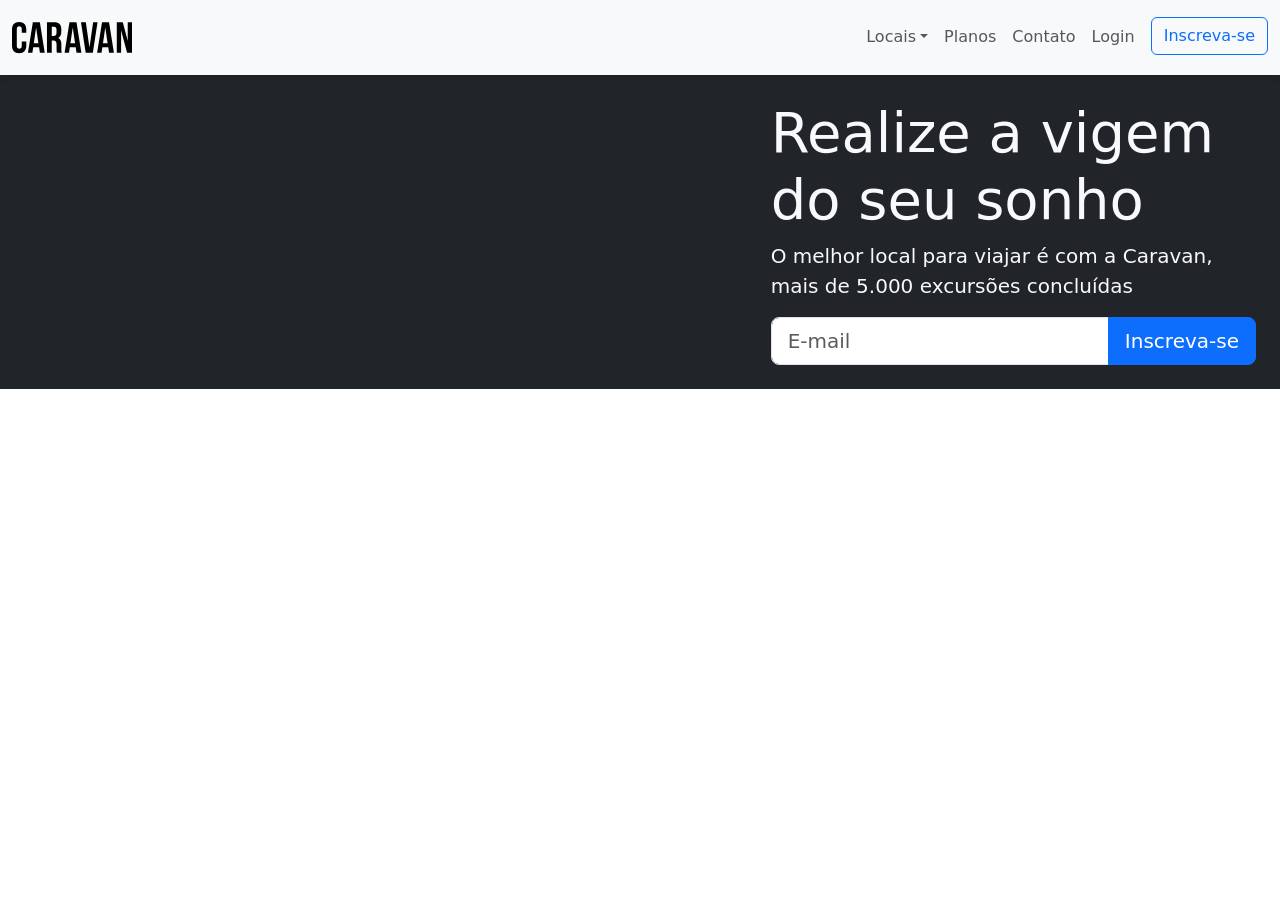
==== index.html @ 0637cea8 "criação do formulário" ====
<!DOCTYPE html>
<html lang="pt-br">
<head>
  <meta charset="UTF-8">
  <meta name="viewport" content="width=device-width, initial-scale=1.0">
  <title>Bootstrap</title>
  <link href="https://cdn.jsdelivr.net/npm/bootstrap@5.3.8/dist/css/bootstrap.min.css" rel="stylesheet" integrity="sha384-sRIl4kxILFvY47J16cr9ZwB07vP4J8+LH7qKQnuqkuIAvNWLzeN8tE5YBujZqJLB" crossorigin="anonymous">
  <link rel="stylesheet" href="css/style.css">
</head>
<body>
  <!-- Navbar -->
  <nav class="navbar bg-light navbar-expand-md fixed-top py-3 box-shadow">
    <div class="container-fluid">
      <!-- Navbar Logo -->
      <a href="index.html" class="navbar-brand">
        <img src="./img/caravan.svg" alt="Caravan">
      </a>

      <!-- Navbar Hamburguer Button -->
      <button class="navbar-toggler" type="button" data-bs-toggle="collapse" data-bs-target="#navbarSupportedContent" aria-controls="navbarSupportedContent" aria-expanded="false" aria-label="Toggle navigation">
        <span class="navbar-toggler-icon"></span>
      </button>

      <!-- Navbar Collapsed Itens -->
      <div class="collapse navbar-collapse" id="navbarSupportedContent">

        <!-- Navbar Items List-->
        <ul class="navbar-nav ms-auto">
          <!-- Navbar Item - Dropdown -->
          <li class="nav-item dropdown">
            <!-- Dropdown Button -->
            <a href="#" class="nav-link dropdown-toggle" id="navbarDropdown" role="button" data-bs-toggle="dropdown" aria-haspopup="true" aria-expanded="false">Locais</a>
            <!-- Dropdown Items List -->
            <div class="dropdown-menu" aria-labelledby="navbarDropdown">
              <a href="local.html" class="dropdown-item">California</a>
              <a href="local.html" class="dropdown-item">Paris</a>
              <a href="local.html" class="dropdown-item">Dublin</a>
            </div>
          </li>
          <!-- Navbar Item -->
          <li class="nav-item">
            <a href="planos.html" class="nav-link">Planos</a>
          </li>
          <li class="nav-item">
            <a href="contato.html" class="nav-link">Contato</a>
          </li>
          <li class="nav-item">
            <a href="#" class="nav-link">Login</a>
          </li>
          <li class="nav-item">
            <a href="inscricao.html" class="btn btn-outline-primary ms-md-2">Inscreva-se</a>
          </li>
        </ul>
      </div>

    </div>
  </nav>

  <!-- Container Fluid (Responsive) -->
  <section class="container-fluid">
    <!-- Row -->
    <div class="row bg-dark text-light">
      <!-- Col Carousel -->
      <div class="col-7">
      </div>
      <!-- Col Form -->
      <div class="col-lg-5 p-4">
        <!-- Title and Text / Using Typography -->
        <h1 class="display-4">Realize a vigem do seu sonho</h1>
        <p class="lead">O melhor local para viajar é com a Caravan, mais de 5.000 excursões concluídas</p>
        <!-- Form -->
        <form action="">
          <!-- Input Group (Input + Button)-->
          <div class="input-group input-group-lg">
            <!-- Input -->
            <input type="email" class="form-control" placeholder="E-mail" aria-label="E-mail" aria-describedby="basic-addon2">
            <!-- Button -->
            <button type="button" class="input-group-text btn btn-primary">Inscreva-se</button>
          </div>
        </form>
      </div>
    </div>
  </section>

  <script src="https://cdn.jsdelivr.net/npm/bootstrap@5.3.8/dist/js/bootstrap.bundle.min.js" integrity="sha384-FKyoEForCGlyvwx9Hj09JcYn3nv7wiPVlz7YYwJrWVcXK/BmnVDxM+D2scQbITxI" crossorigin="anonymous"></script>
  <script src="scrip.js"></script>
</body>
</html>
---- css/style.css ----
body {
  padding-top: 75px;
}
.box-shadow {
  box-shadow: 0px 2px 4px 0px rgba(0, 0, 0, .05),
              0px 4px 8px 0px rgba(0, 0, 0, .05);
}
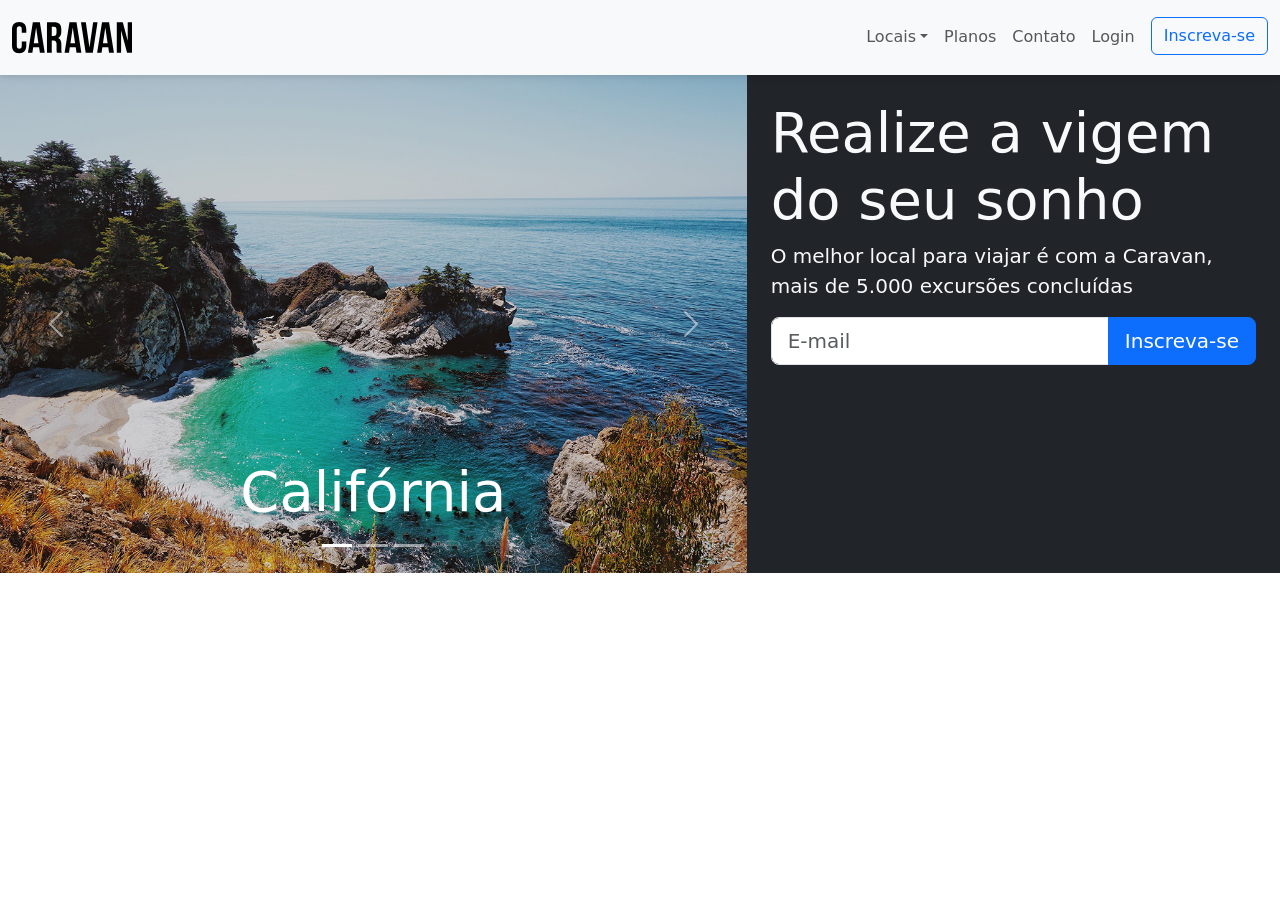
==== commit 2ff8ac47: "criação do carousel" ====
--- a/index.html
+++ b/index.html
@@ -61,7 +61,46 @@
     <!-- Row -->
     <div class="row bg-dark text-light">
       <!-- Col Carousel -->
-      <div class="col-7">
+      <div class="col-lg-7 p-0">
+        <!-- Carousel -->
+        <div id="carouselCidades" class="carousel slide">
+          <!-- Carousel Indicators -->
+          <div class="carousel-indicators">
+            <button type="button" data-bs-target="#carouselCidades" data-bs-slide-to="0" class="active" aria-current="true" aria-label="Slide 1"></button>
+            <button type="button" data-bs-target="#carouselCidades" data-bs-slide-to="1" aria-label="Slide 2"></button>
+            <button type="button" data-bs-target="#carouselCidades" data-bs-slide-to="2" aria-label="Slide 3"></button>
+          </div>
+          <!-- Carousel Content -->
+          <div class="carousel-inner">
+            <div class="carousel-item active">
+              <img src="img/california.jpg" class="d-block w-100" alt="Califórnia">
+              <div class="carousel-caption">
+                <h5 class="display-4">Califórnia</h5>
+              </div>
+            </div>
+            <div class="carousel-item">
+              <img src="img/paris.jpg" class="d-block w-100" alt="Paris">
+              <div class="carousel-caption">
+                <h5 class="display-4">Paris</h5>
+              </div>
+            </div>
+            <div class="carousel-item">
+              <img src="img/dublin.jpg" class="d-block w-100" alt="Dublin">
+              <div class="carousel-caption">
+                <h5 class="display-4">Dublin</h5>
+              </div>
+            </div>
+          </div>
+          <!-- Carousel Controls -->
+          <button class="carousel-control-prev" type="button" data-bs-target="#carouselCidades" data-bs-slide="prev">
+            <span class="carousel-control-prev-icon" aria-hidden="true"></span>
+            <span class="visually-hidden">Anterior</span>
+          </button>
+          <button class="carousel-control-next" type="button" data-bs-target="#carouselCidades" data-bs-slide="next">
+            <span class="carousel-control-next-icon" aria-hidden="true"></span>
+            <span class="visually-hidden">Próximo</span>
+          </button>
+        </div>
       </div>
       <!-- Col Form -->
       <div class="col-lg-5 p-4">
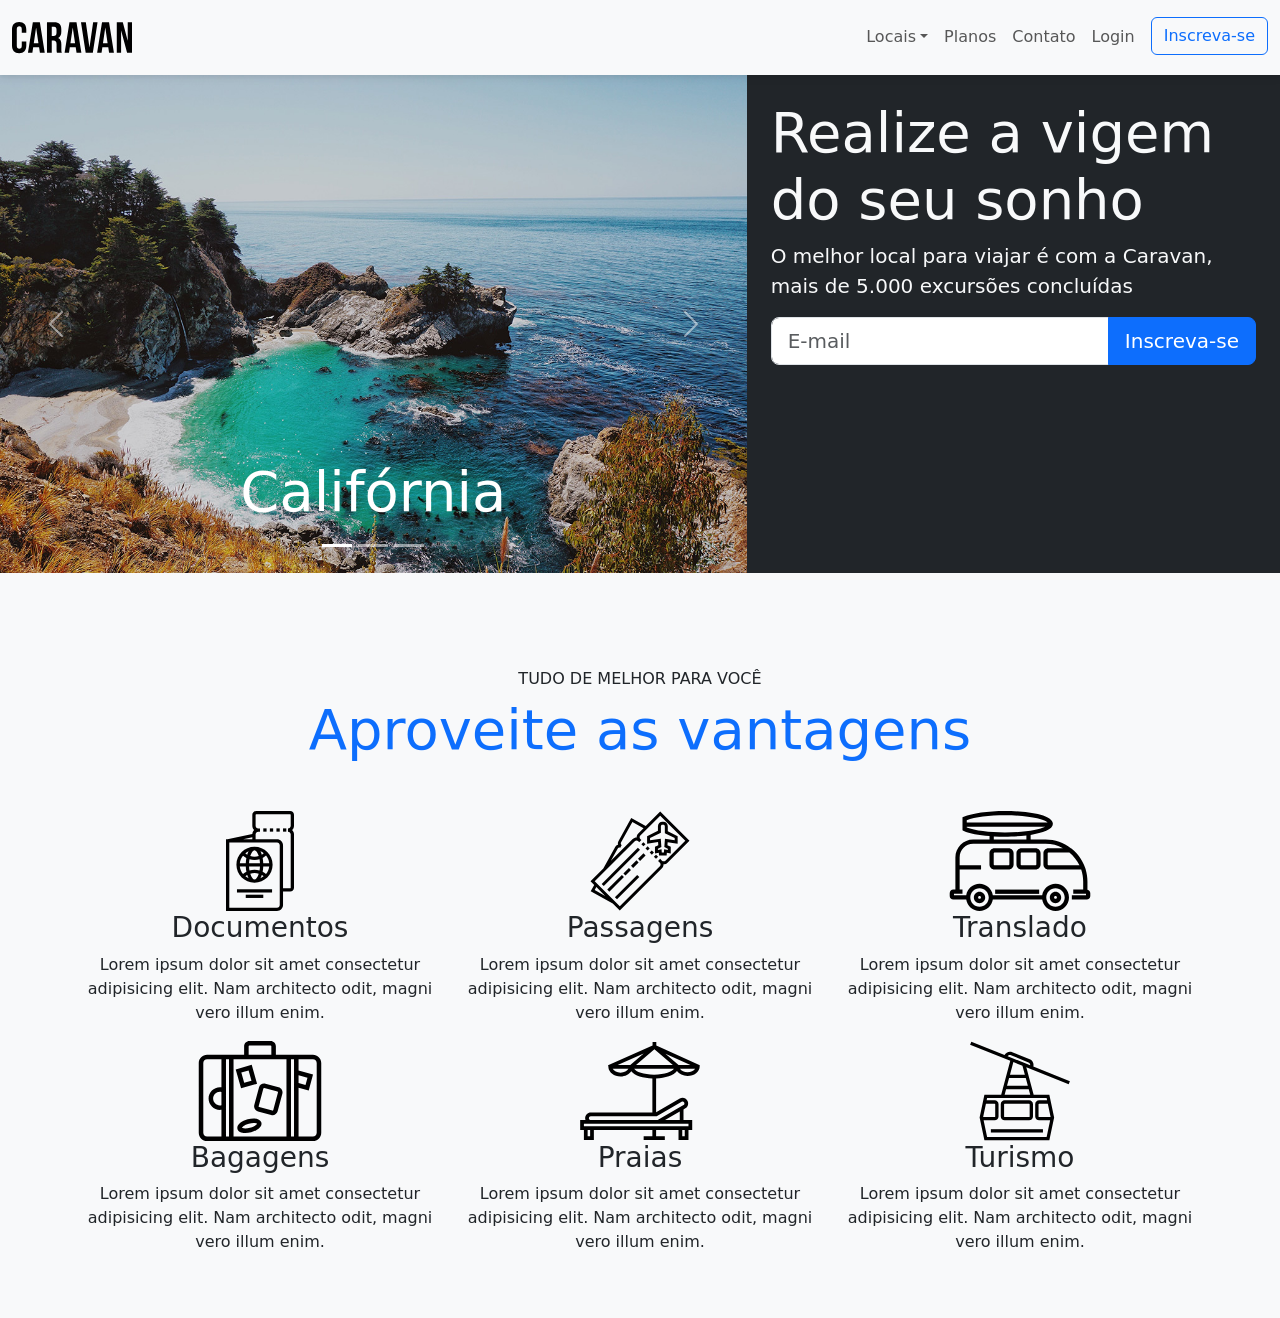
==== commit 25e4cb81: "criação da segunda section" ====
--- a/index.html
+++ b/index.html
@@ -121,6 +121,64 @@
     </div>
   </section>
 
+  <!-- Container -->
+  <section class="py-5 bg-light">
+    <!-- Container Fixed Width -->
+    <div class="container text-center">
+      <div class="my-5">
+        <span class="h6 d-block">TUDO DE MELHOR PARA VOCÊ</span>
+        <h2 class="display-4 text-primary">Aproveite as vantagens</h2>
+      </div>
+      <!-- Row -->
+      <div class="row">
+        <!-- Row Item -->
+        <div class="col-xl-4 col-md-6">
+          <!-- Row Item Alignment -->
+          <div style="height: 100px;" class="d-flex justify-content-center">
+            <img src="./img/icones/passaporte.svg" alt="Passaporte">
+          </div>
+          <h3>Documentos</h3>
+          <p>Lorem ipsum dolor sit amet consectetur adipisicing elit. Nam architecto odit, magni vero illum enim.</p>
+        </div>
+        <div class="col-xl-4 col-md-6">
+          <div style="height: 100px;" class="d-flex justify-content-center">
+            <img src="./img/icones/passagens.svg" alt="Passaporte">
+          </div>
+          <h3>Passagens</h3>
+          <p>Lorem ipsum dolor sit amet consectetur adipisicing elit. Nam architecto odit, magni vero illum enim.</p>
+        </div>
+        <div class="col-xl-4 col-md-6">
+          <div style="height: 100px;" class="d-flex justify-content-center">
+            <img src="./img/icones/translado.svg" alt="Passaporte">
+          </div>
+          <h3>Translado</h3>
+          <p>Lorem ipsum dolor sit amet consectetur adipisicing elit. Nam architecto odit, magni vero illum enim.</p>
+        </div>
+        <div class="col-xl-4 col-md-6">
+          <div style="height: 100px;" class="d-flex justify-content-center">
+            <img src="./img/icones/bagagens.svg" alt="Bagagens">
+          </div>
+          <h3>Bagagens</h3>
+          <p>Lorem ipsum dolor sit amet consectetur adipisicing elit. Nam architecto odit, magni vero illum enim.</p>
+        </div>
+        <div class="col-xl-4 col-md-6">
+          <div style="height: 100px;" class="d-flex justify-content-center">
+            <img src="./img/icones/praias.svg" alt="Praias">
+          </div>
+          <h3>Praias</h3>
+          <p>Lorem ipsum dolor sit amet consectetur adipisicing elit. Nam architecto odit, magni vero illum enim.</p>
+        </div>
+        <div class="col-xl-4 col-md-6">
+          <div style="height: 100px;" class="d-flex justify-content-center">
+            <img src="./img/icones/turismo.svg" alt="Turismo">
+          </div>
+          <h3>Turismo</h3>
+          <p>Lorem ipsum dolor sit amet consectetur adipisicing elit. Nam architecto odit, magni vero illum enim.</p>
+        </div>
+      </div>
+    </div>
+  </section>
+
   <script src="https://cdn.jsdelivr.net/npm/bootstrap@5.3.8/dist/js/bootstrap.bundle.min.js" integrity="sha384-FKyoEForCGlyvwx9Hj09JcYn3nv7wiPVlz7YYwJrWVcXK/BmnVDxM+D2scQbITxI" crossorigin="anonymous"></script>
   <script src="scrip.js"></script>
 </body>
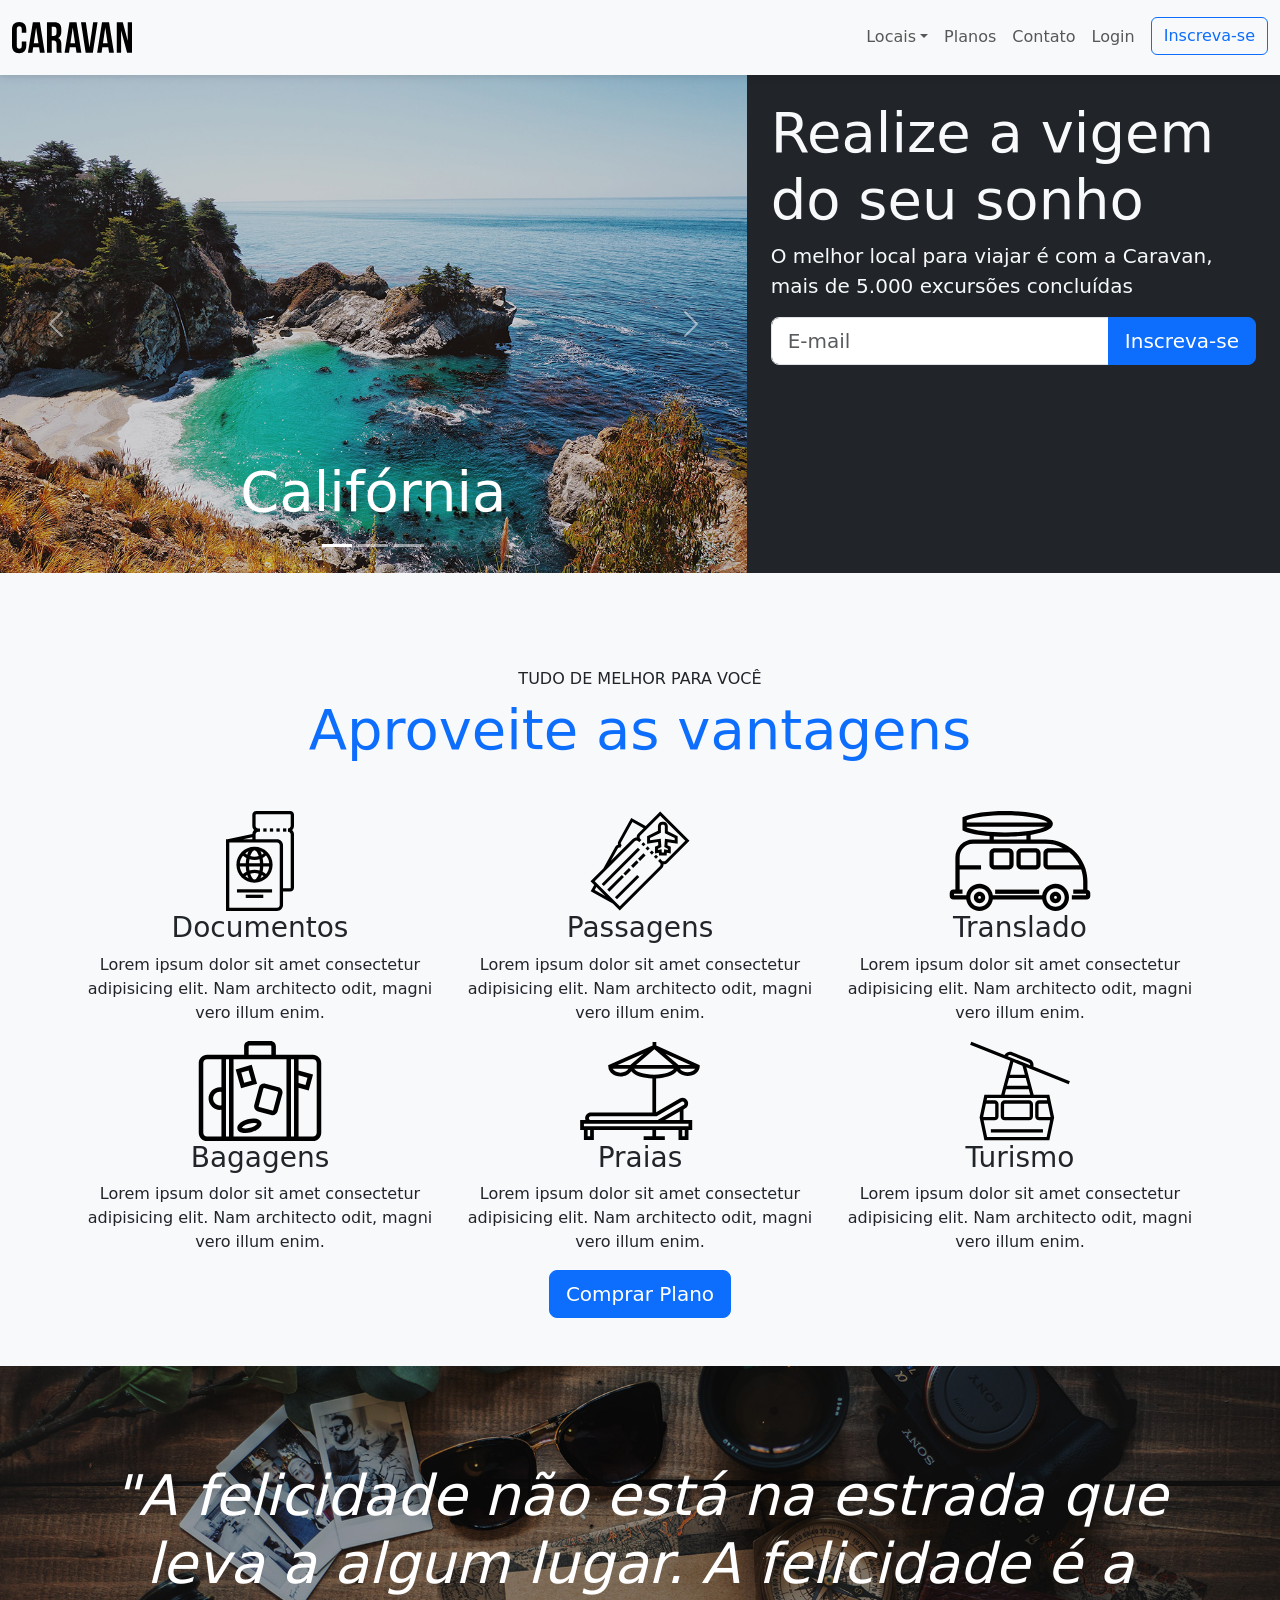
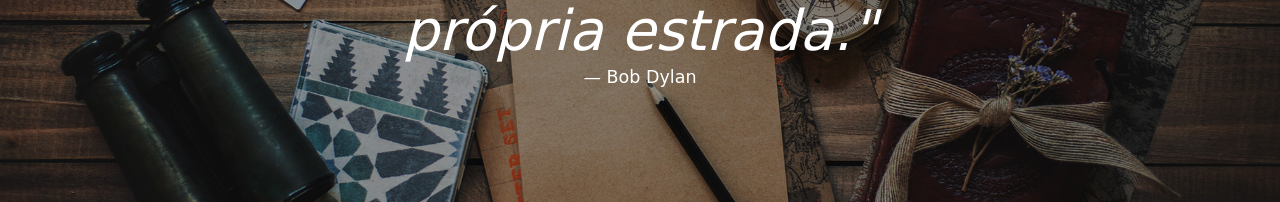
==== commit e719f02a: "criação do blockquote" ====
--- a/index.html
+++ b/index.html
@@ -176,7 +176,20 @@
           <p>Lorem ipsum dolor sit amet consectetur adipisicing elit. Nam architecto odit, magni vero illum enim.</p>
         </div>
       </div>
+      <a href="planos.html" class="btn btn-primary btn-lg">Comprar Plano</a>
     </div>
+  </section>
+
+  <!-- Section Blockquote -->
+  <section id="home-quote" class="p-md-5">
+    <!-- Blockquote -->
+    <blockquote class="blockquote text-center text-white p-md-5 p-3">
+      <p class="display-4">
+        <em>"A felicidade não está na estrada que leva a algum lugar. A felicidade é a própria estrada."</em>
+      </p>
+      <!-- Blockquote Footer -->
+      <footer class="blockquote-footer text-white">Bob Dylan</footer>
+    </blockquote>
   </section>
 
   <script src="https://cdn.jsdelivr.net/npm/bootstrap@5.3.8/dist/js/bootstrap.bundle.min.js" integrity="sha384-FKyoEForCGlyvwx9Hj09JcYn3nv7wiPVlz7YYwJrWVcXK/BmnVDxM+D2scQbITxI" crossorigin="anonymous"></script>
--- a/css/style.css
+++ b/css/style.css
@@ -1,7 +1,27 @@
 body {
   padding-top: 75px;
 }
+
 .box-shadow {
   box-shadow: 0px 2px 4px 0px rgba(0, 0, 0, .05),
               0px 4px 8px 0px rgba(0, 0, 0, .05);
+}
+
+#home-quote {
+  background: url('../img/bg-quote.jpg')center center;
+  background-size: cover;
+}
+
+@media (max-width: 767px) {
+  #home-quote .display-4 {
+    font-size: 2.5rem
+  }
+
+  body {
+    padding: 0px;
+  }
+
+  .fixed-top{
+    position: relative;
+  }
 }
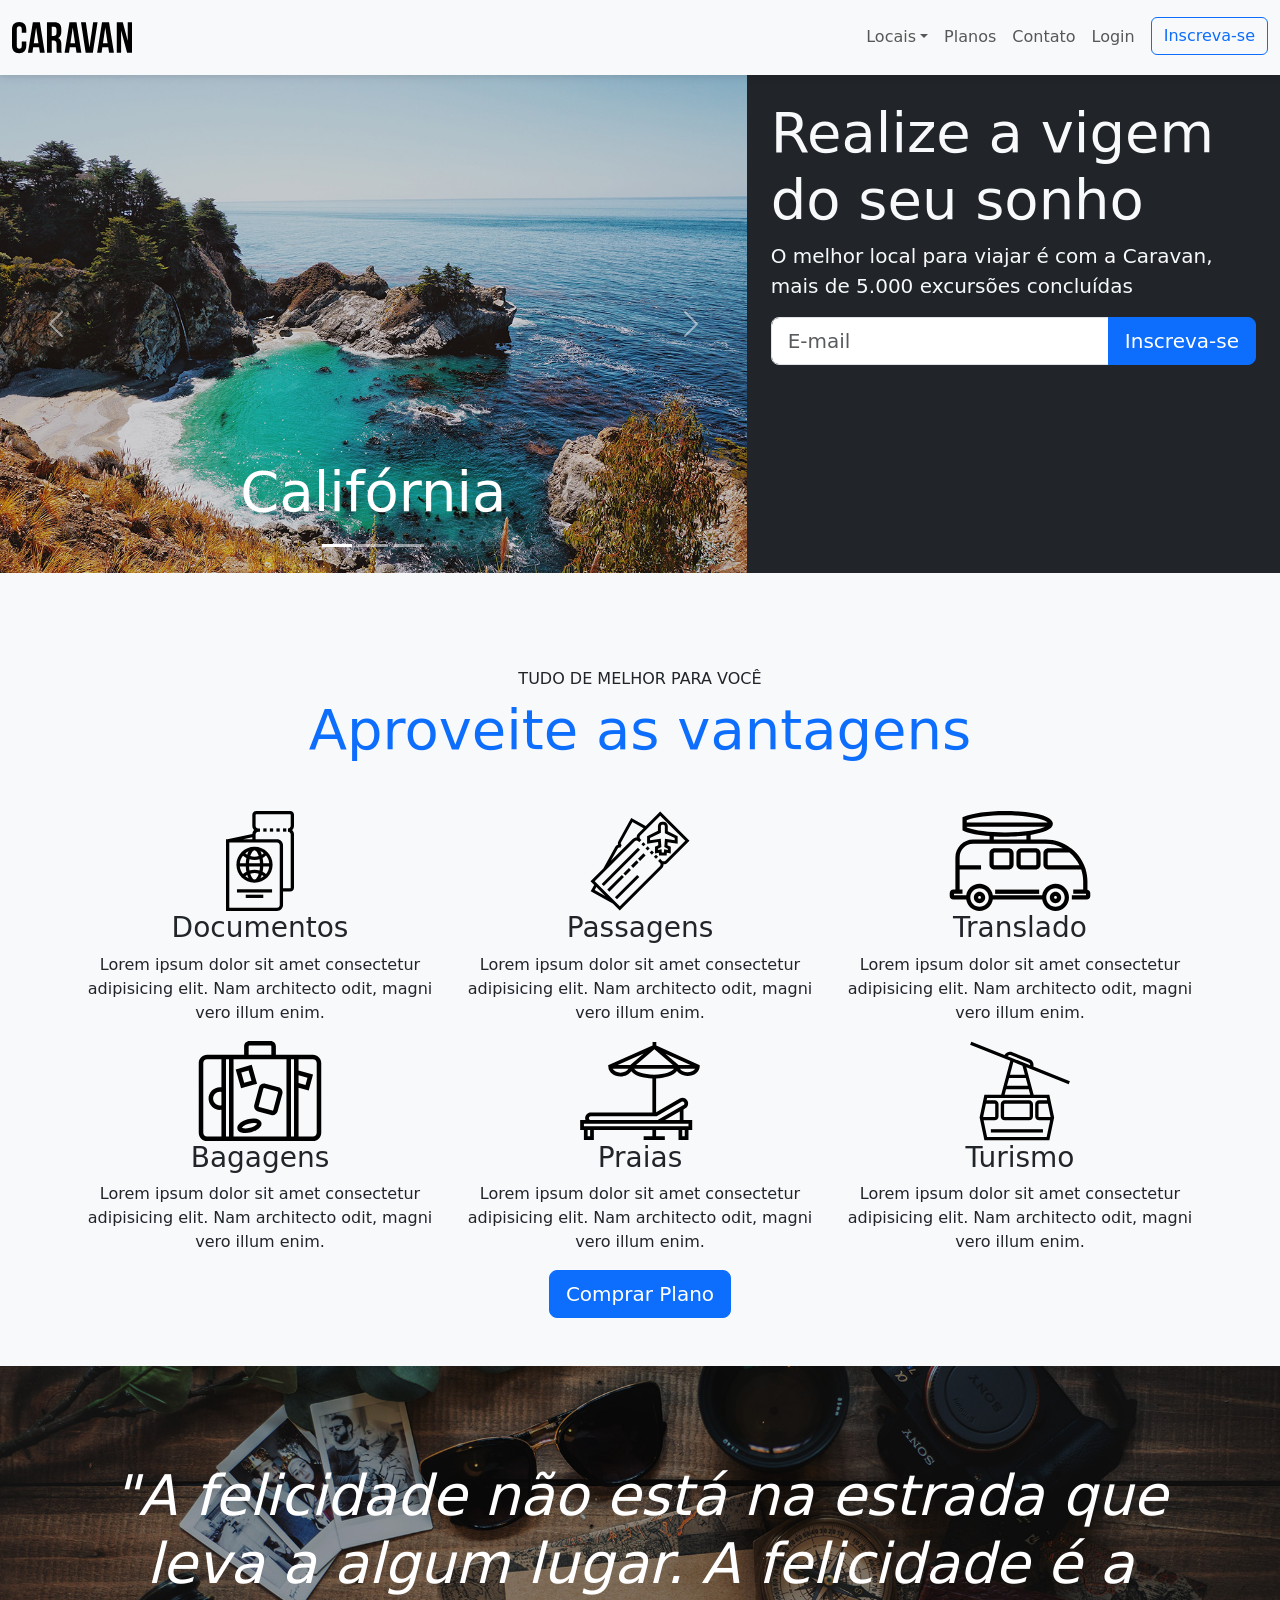
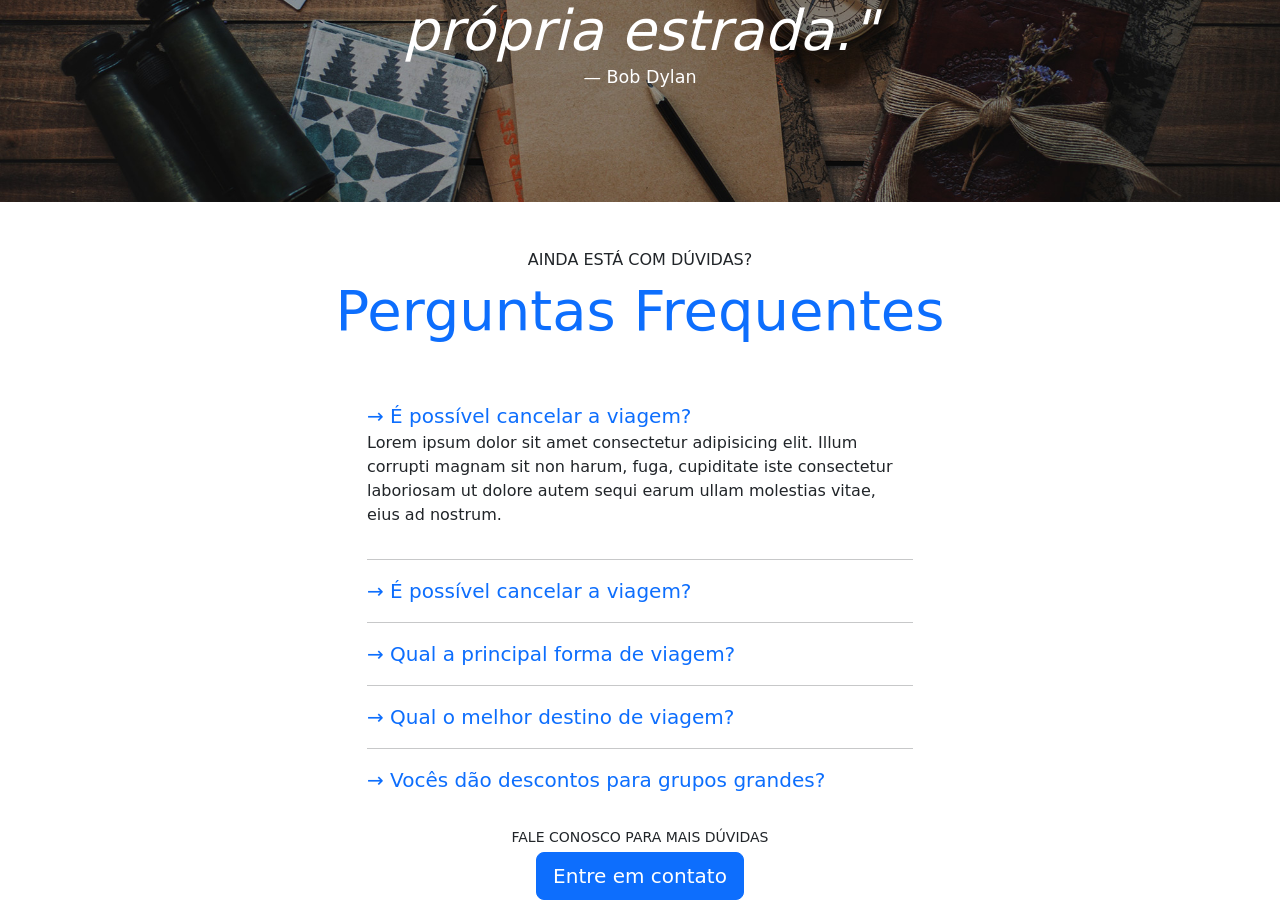
==== commit fe4236af: "criação do FAQ" ====
--- a/index.html
+++ b/index.html
@@ -192,6 +192,66 @@
     </blockquote>
   </section>
 
+  <!-- Section FAQ-->
+  <section id="perguntasFrequentesContainer">
+    <div class="container">
+      <!-- Section Title-->
+      <div class="my-5 text-center">
+        <span class="h6 d-block">AINDA ESTÁ COM DÚVIDAS?</span>
+        <h2 class="display-4 text-primary">Perguntas Frequentes</h2>
+      </div>
+      <!-- Row -->
+      <div class="row justify-content-center">
+        <!-- Accordion Container-->
+        <div class="col-md-6 col-8" id="perguntasFrequentes" data-children=".pergunta">
+          <!-- Question -->
+          <div class="pergunta py-2">
+            <!-- Question Button -->
+            <a href="#pergunta1" class="lead link-underline link-underline-opacity-0" data-bs-toggle="collapse" href="#pergunta1" role="button" aria-expanded="false" aria-controls="pergunta1">→ É possível cancelar a viagem?</a>
+            <!-- Question Answer -->
+            <div id="pergunta1" class="collapse show" role="tabpanel" data-bs-parent="#perguntasFrequentes">
+              <p>Lorem ipsum dolor sit amet consectetur adipisicing elit. Illum corrupti magnam sit non harum, fuga, cupiditate iste consectetur laboriosam ut dolore autem sequi earum ullam molestias vitae, eius ad nostrum.</p>
+            </div>
+          </div>
+          <!-- Divider -->
+          <hr class="hr" />
+          <div class="pergunta py-2">
+            <a href="#pergunta2" class="lead link-underline link-underline-opacity-0" data-bs-toggle="collapse" href="#pergunta2" role="button" aria-expanded="false" aria-controls="pergunta2">→ É possível cancelar a viagem?</a>
+            <div id="pergunta2" class="collapse" role="tabpanel" data-bs-parent="#perguntasFrequentes">
+              <p>Lorem ipsum dolor sit amet consectetur adipisicing elit. Illum corrupti magnam sit non harum, fuga, cupiditate iste consectetur laboriosam ut dolore autem sequi earum ullam molestias vitae, eius ad nostrum.</p>
+            </div>
+          </div>
+          <hr class="hr" />
+          <div class="pergunta py-2">
+            <a href="#pergunta3" class="lead link-underline link-underline-opacity-0" data-bs-toggle="collapse" href="#pergunta3" role="button" aria-expanded="false" aria-controls="pergunta3">→ Qual a principal forma de viagem?</a>
+            <div id="pergunta3" class="collapse" role="tabpanel" data-bs-parent="#perguntasFrequentes">
+              <p>Lorem ipsum dolor sit amet consectetur adipisicing elit. Illum corrupti magnam sit non harum, fuga, cupiditate iste consectetur laboriosam ut dolore autem sequi earum ullam molestias vitae, eius ad nostrum.</p>
+            </div>
+          </div>
+          <hr class="hr" />
+          <div class="pergunta py-2">
+            <a href="#pergunta4" class="lead link-underline link-underline-opacity-0" data-bs-toggle="collapse" href="#pergunta4" role="button" aria-expanded="false" aria-controls="pergunta4" data-bs-target="#pergunta4">→ Qual o melhor destino de viagem?</a>
+            <div id="pergunta4" class="collapse" role="tabpanel" data-bs-parent="#perguntasFrequentes">
+              <p>Lorem ipsum dolor sit amet consectetur adipisicing elit. Illum corrupti magnam sit non harum, fuga, cupiditate iste consectetur laboriosam ut dolore autem sequi earum ullam molestias vitae, eius ad nostrum.</p>
+            </div>
+          </div>
+          <hr class="hr" />
+          <div class="pergunta py-2" data-bs-parent="#perguntasFrequentes">
+            <a href="#pergunta5" class="lead link-underline link-underline-opacity-0" data-bs-toggle="collapse" href="#pergunta5" role="button" aria-expanded="false" aria-controls="pergunta5">→ Vocês dão descontos para grupos grandes?</a>
+            <div id="pergunta5" class="collapse" role="tabpanel" data-bs-parent="#perguntasFrequentes">
+              <p>Lorem ipsum dolor sit amet consectetur adipisicing elit. Illum corrupti magnam sit non harum, fuga, cupiditate iste consectetur laboriosam ut dolore autem sequi earum ullam molestias vitae, eius ad nostrum.</p>
+            </div>
+          </div>
+        </div>
+      </div>
+    </div>
+    <!-- Button -->
+    <div class="text-center my-4">
+      <p class="small m-1">FALE CONOSCO PARA MAIS DÚVIDAS</p>
+      <a href="contato.html" class="btn btn-primary btn-lg">Entre em contato</a>
+    </div>
+  </section>
+
   <script src="https://cdn.jsdelivr.net/npm/bootstrap@5.3.8/dist/js/bootstrap.bundle.min.js" integrity="sha384-FKyoEForCGlyvwx9Hj09JcYn3nv7wiPVlz7YYwJrWVcXK/BmnVDxM+D2scQbITxI" crossorigin="anonymous"></script>
   <script src="scrip.js"></script>
 </body>
--- a/css/style.css
+++ b/css/style.css
@@ -10,6 +10,10 @@
 #home-quote {
   background: url('../img/bg-quote.jpg')center center;
   background-size: cover;
+}
+
+#perguntasFrequentesContainer .hr {
+  margin: .5rem 0;
 }
 
 @media (max-width: 767px) {
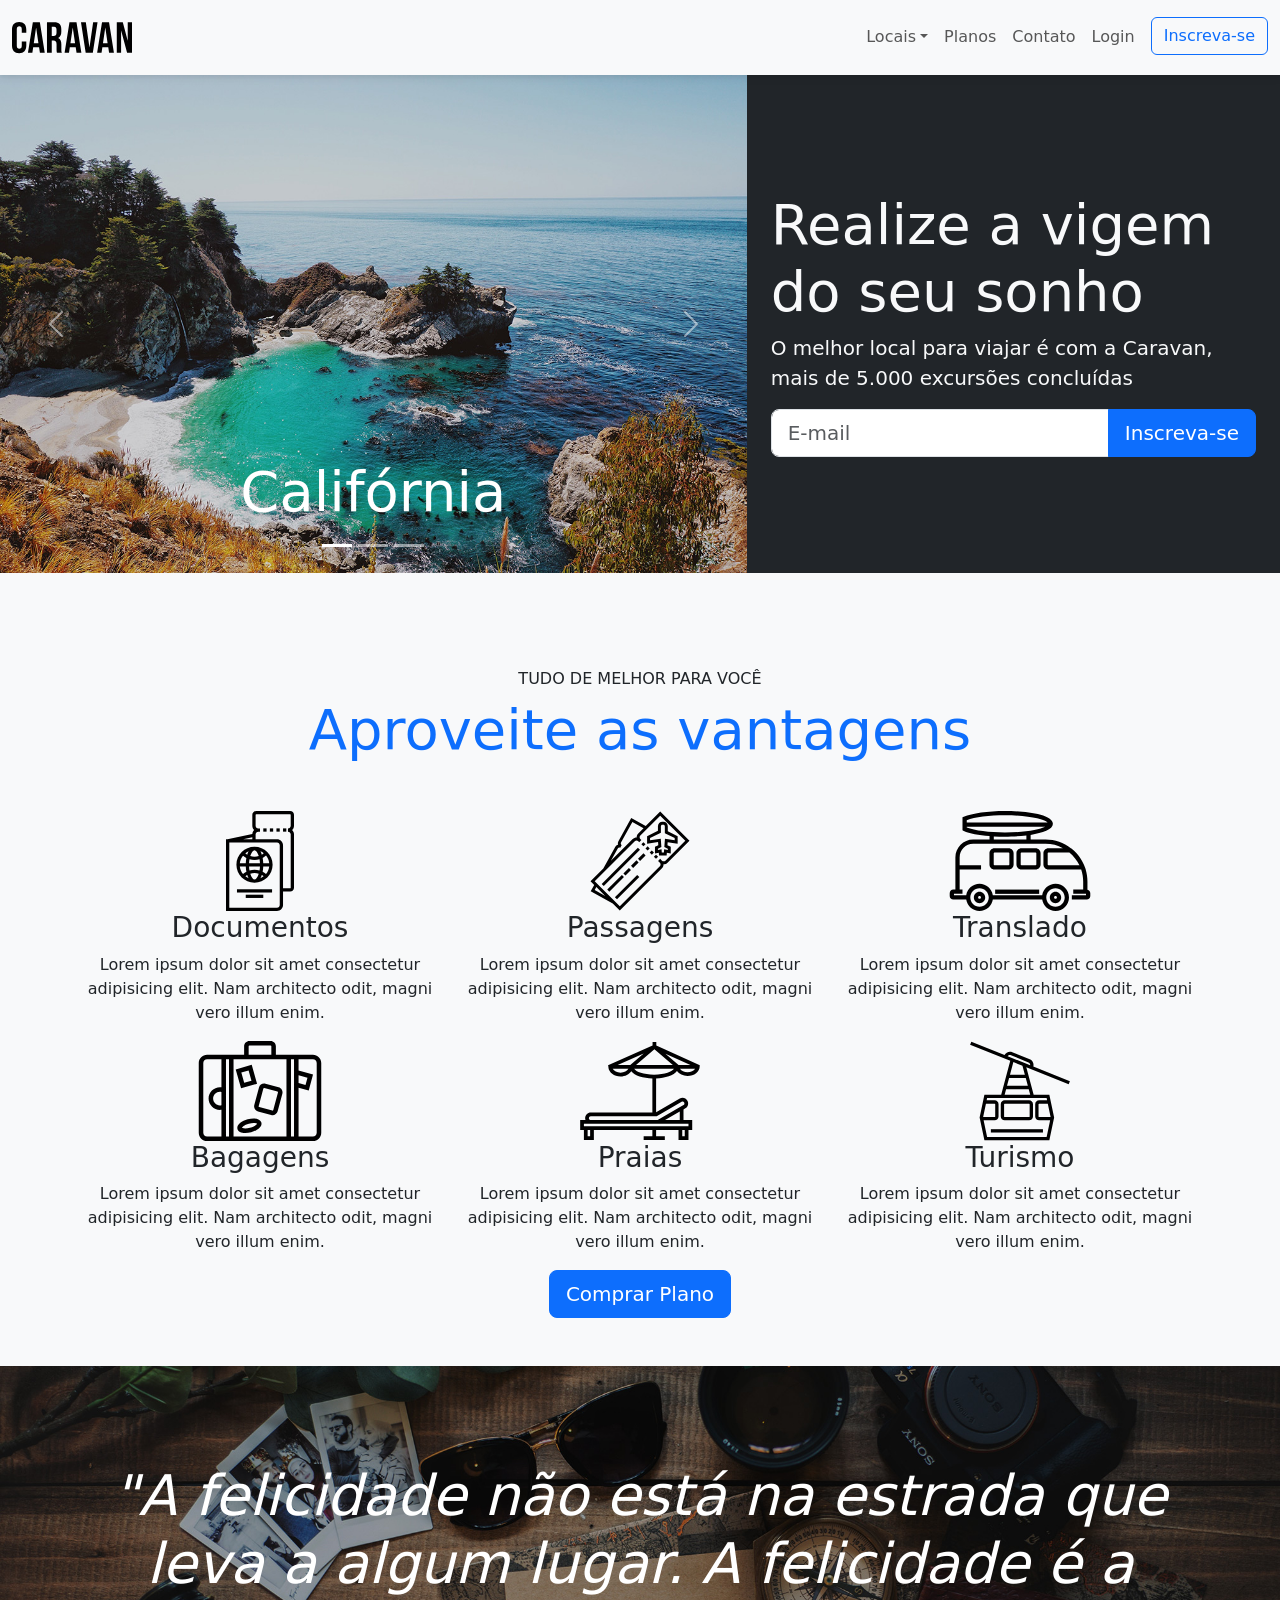
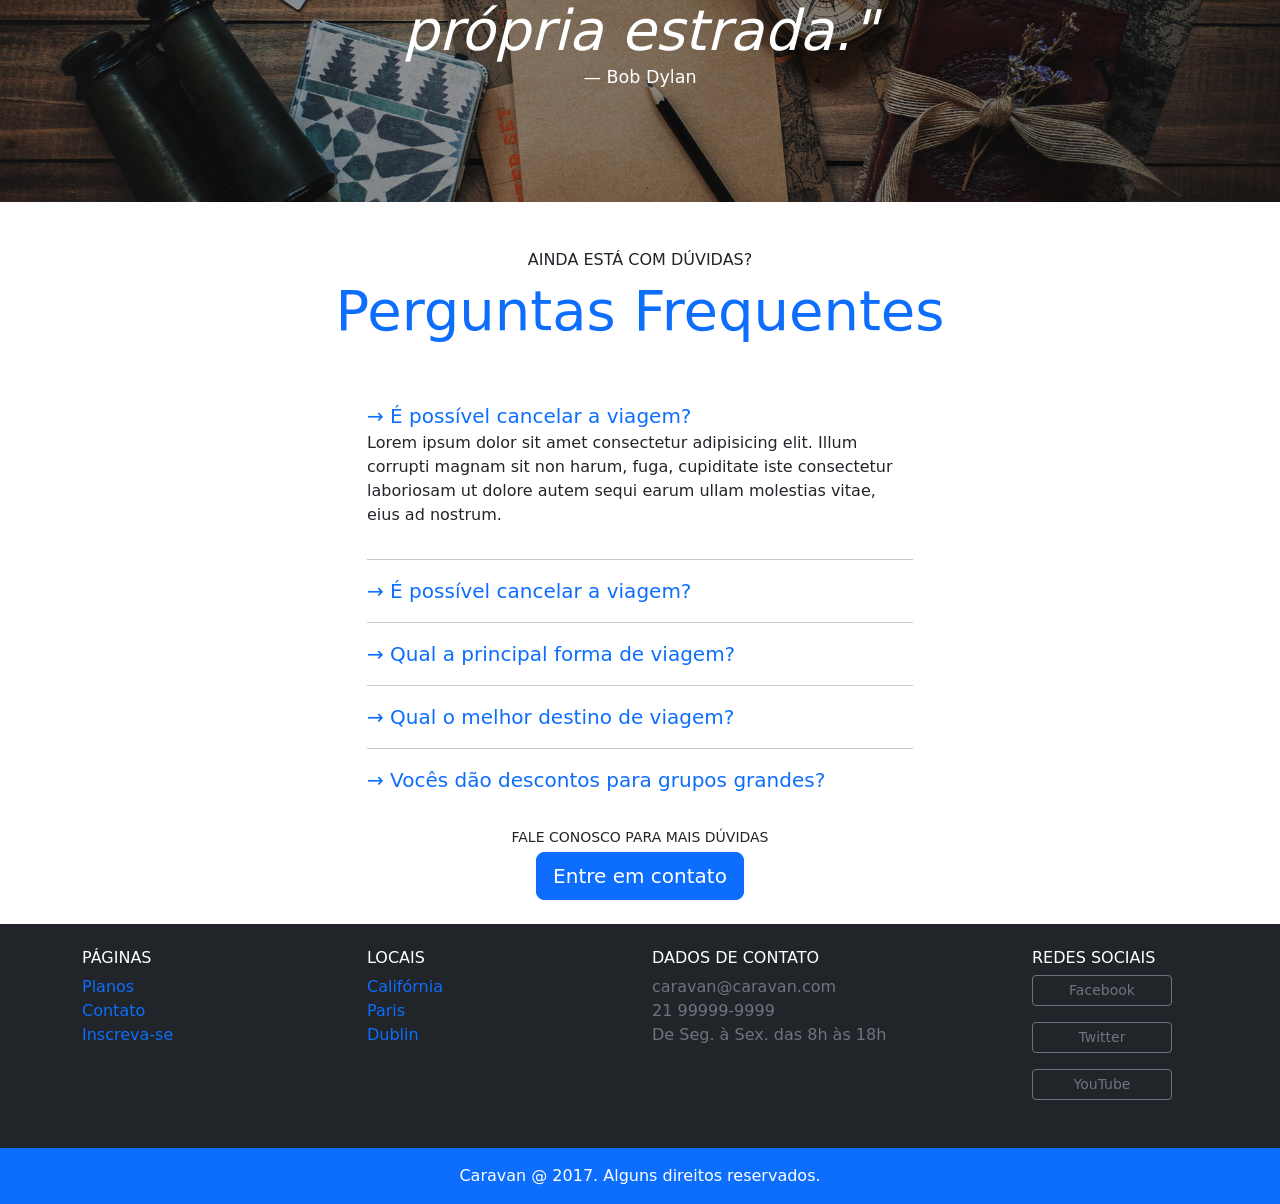
==== commit a3f70cf8: "criação do footer" ====
--- a/index.html
+++ b/index.html
@@ -103,7 +103,7 @@
         </div>
       </div>
       <!-- Col Form -->
-      <div class="col-lg-5 p-4">
+      <div class="col-lg-5 p-4 align-self-center">
         <!-- Title and Text / Using Typography -->
         <h1 class="display-4">Realize a vigem do seu sonho</h1>
         <p class="lead">O melhor local para viajar é com a Caravan, mais de 5.000 excursões concluídas</p>
@@ -203,7 +203,7 @@
       <!-- Row -->
       <div class="row justify-content-center">
         <!-- Accordion Container-->
-        <div class="col-md-6 col-8" id="perguntasFrequentes" data-children=".pergunta">
+        <div class="col-md-6 col-12" id="perguntasFrequentes" data-children=".pergunta">
           <!-- Question -->
           <div class="pergunta py-2">
             <!-- Question Button -->
@@ -252,6 +252,49 @@
     </div>
   </section>
 
+ <!-- Footer -->
+  <footer class="bg-dark text-white">
+    <div class="container py-4">
+      <div class="row">
+        <div class="col-md-3 col-6">
+          <h4 class="h6">PÁGINAS</h4>
+          <ul class="list-unstyled">
+            <li><a href="planos.html" class="link-underline link-underline-opacity-0">Planos</a></li>
+            <li><a href="contato.html" class="link-underline link-underline-opacity-0">Contato</a></li>
+            <li><a href="inscricao.html" class="link-underline link-underline-opacity-0">Inscreva-se</a></li>
+          </ul>
+        </div>
+        <div class="col-md-3 col-6">
+          <h4 class="h6">LOCAIS</h4>
+          <ul class="list-unstyled">
+            <li><a href="local.html" class="link-underline link-underline-opacity-0">Califórnia</a></li>
+            <li><a href="local.html" class="link-underline link-underline-opacity-0">Paris</a></li>
+            <li><a href="local.html" class="link-underline link-underline-opacity-0">Dublin</a></li>
+          </ul>
+        </div>
+        <div class="col-md-4">
+          <h4 class="h6">DADOS DE CONTATO</h4>
+          <ul class="list-unstyled text-secondary">
+            <li>caravan@caravan.com</li>
+            <li>21 99999-9999</li>
+            <li>De Seg. à Sex. das 8h às 18h</li>
+          </ul>
+        </div>
+        <div class="col-md-2">
+          <h4 class="h6">REDES SOCIAIS</h4>
+          <ul class="list-unstyled d-grid gap-2">
+            <li><a href="#" class="btn btn-outline-secondary mb-2 btn-sm w-100" style="max-width: 140px;">Facebook</a></li>
+            <li><a href="#" class="btn btn-outline-secondary mb-2 btn-sm w-100" style="max-width: 140px;">Twitter</a></li>
+            <li><a href="#" class="btn btn-outline-secondary btn-sm mb-2 w-100" style="max-width: 140px;">YouTube</a></li>
+          </ul>
+        </div>
+      </div>
+    </div>
+    <div class="bg-primary text-center py-3">
+      <p class="mb-0">Caravan @ 2017. Alguns direitos reservados.</p>
+    </div>
+  </footer>
+
   <script src="https://cdn.jsdelivr.net/npm/bootstrap@5.3.8/dist/js/bootstrap.bundle.min.js" integrity="sha384-FKyoEForCGlyvwx9Hj09JcYn3nv7wiPVlz7YYwJrWVcXK/BmnVDxM+D2scQbITxI" crossorigin="anonymous"></script>
   <script src="scrip.js"></script>
 </body>
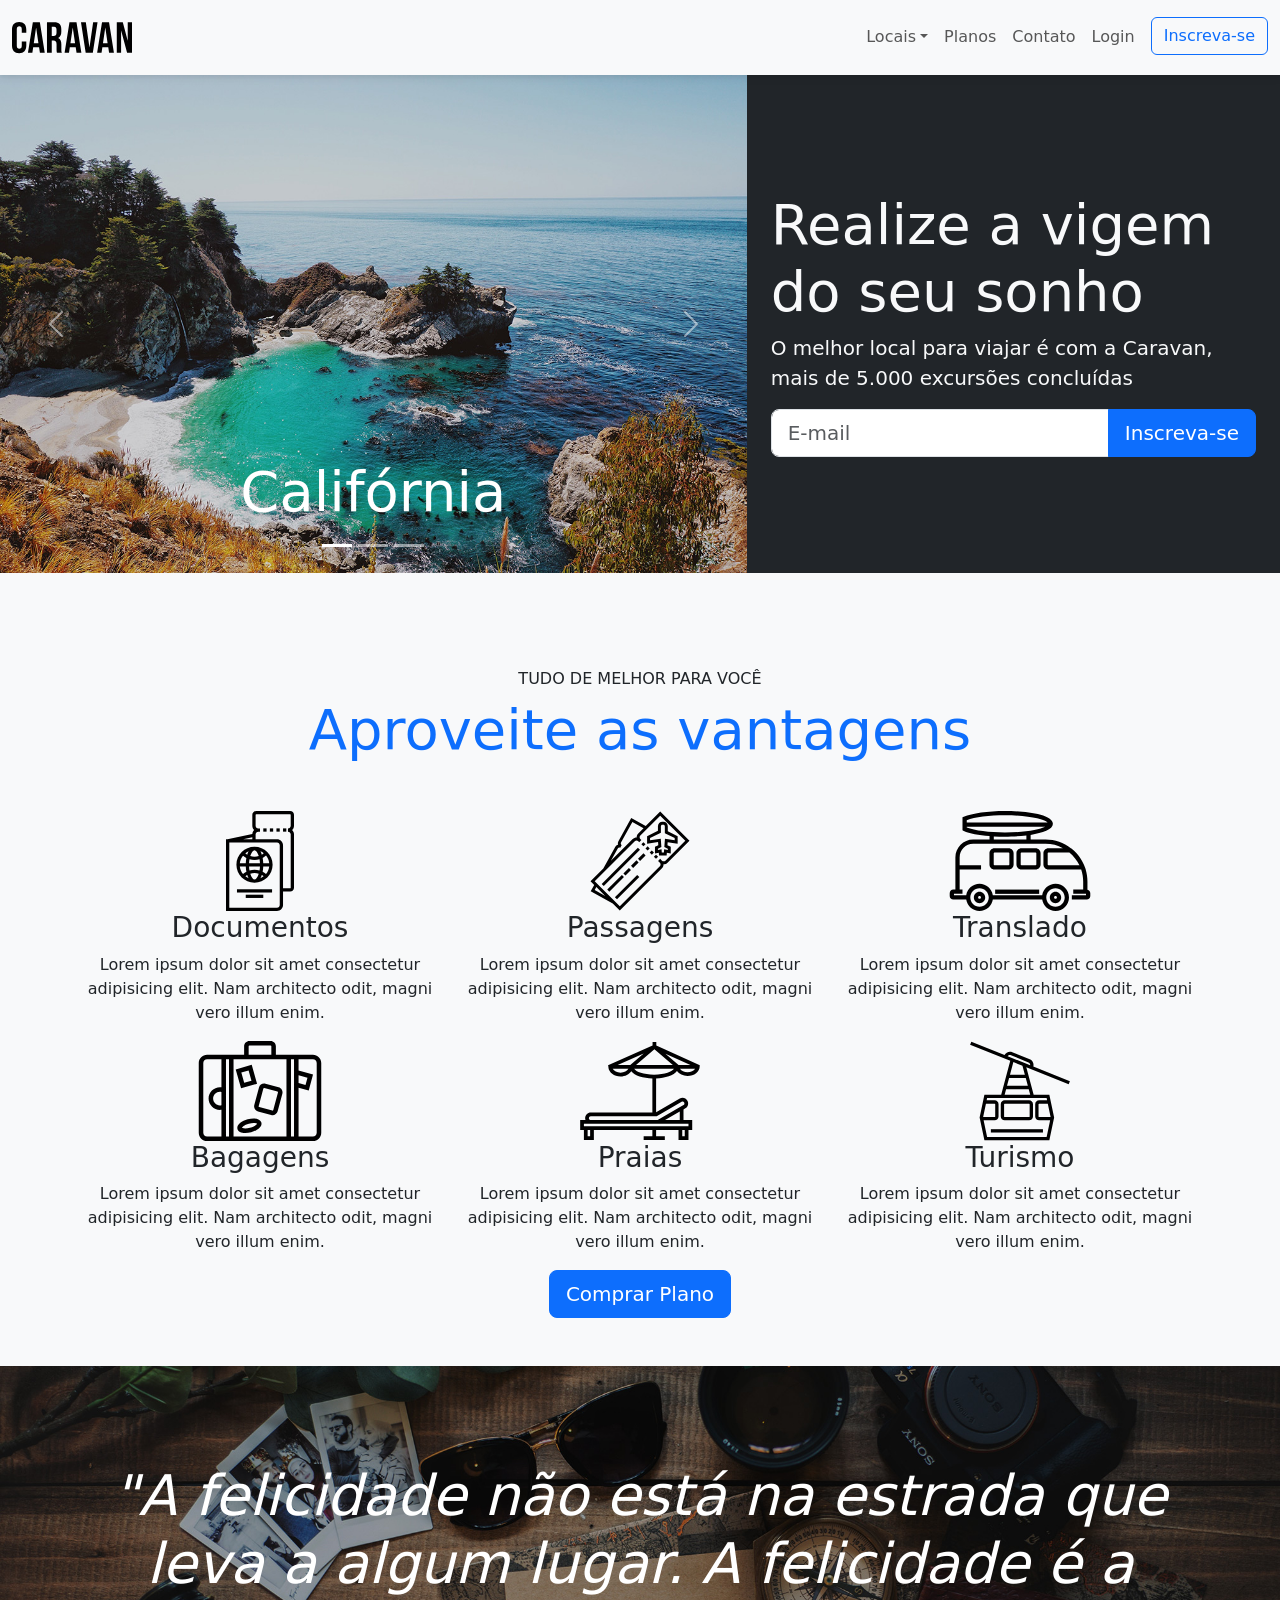
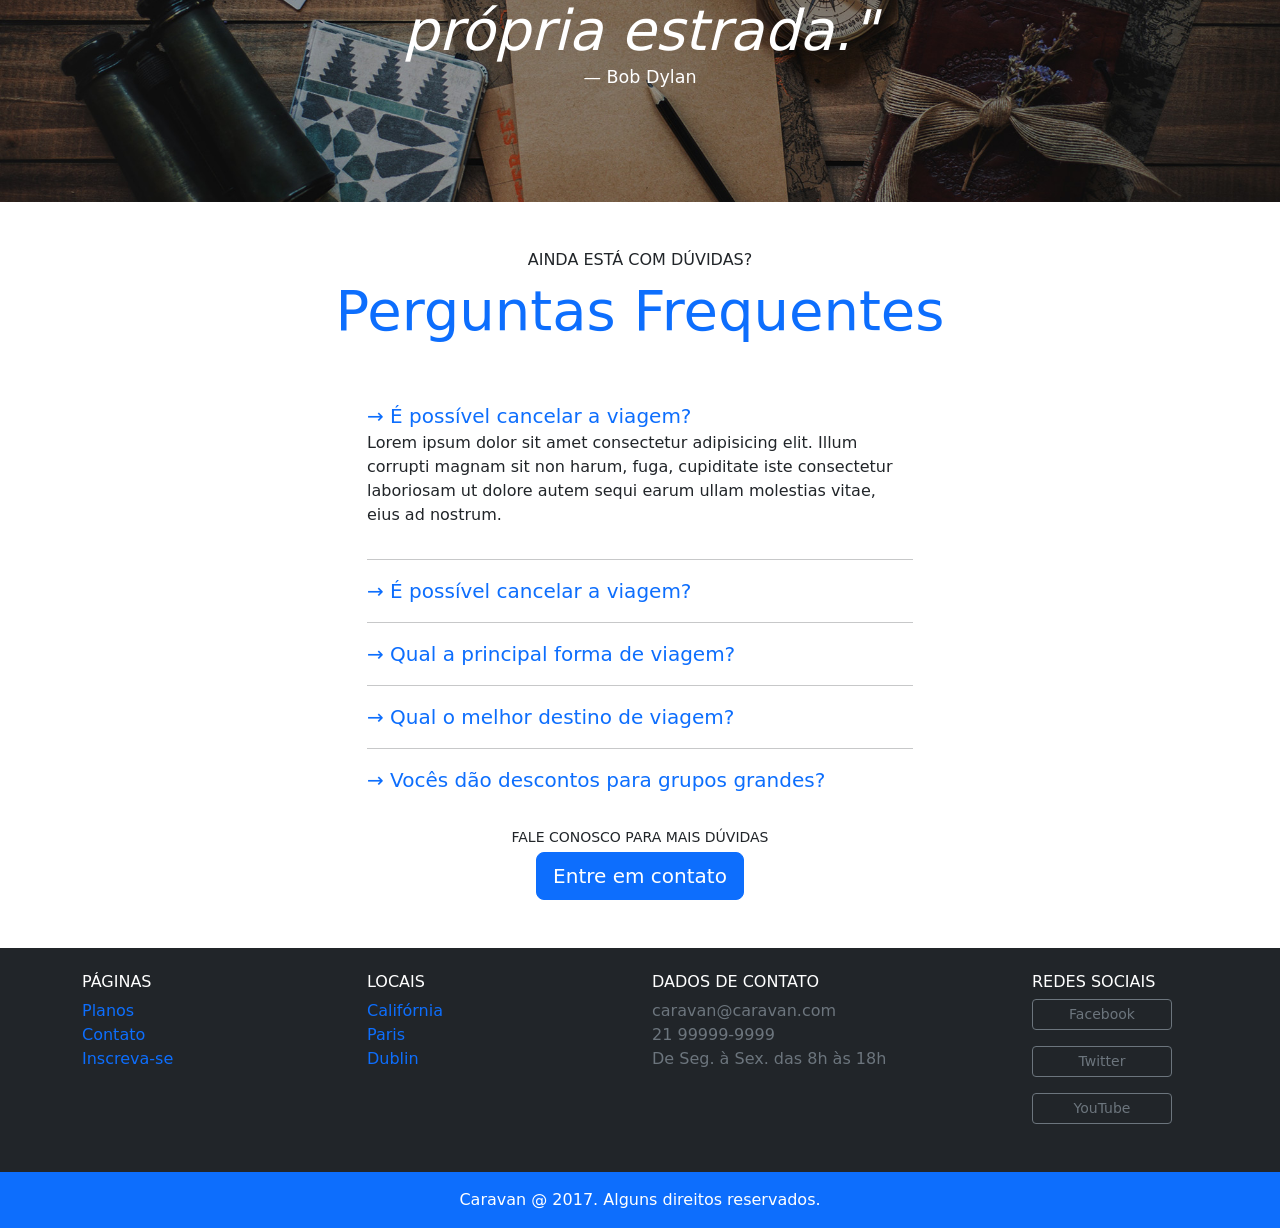
==== commit 1dd162e7: "criação da página local" ====
--- a/index.html
+++ b/index.html
@@ -3,11 +3,37 @@
 <head>
   <meta charset="UTF-8">
   <meta name="viewport" content="width=device-width, initial-scale=1.0">
-  <title>Bootstrap</title>
+  <title>Caravan</title>
   <link href="https://cdn.jsdelivr.net/npm/bootstrap@5.3.8/dist/css/bootstrap.min.css" rel="stylesheet" integrity="sha384-sRIl4kxILFvY47J16cr9ZwB07vP4J8+LH7qKQnuqkuIAvNWLzeN8tE5YBujZqJLB" crossorigin="anonymous">
   <link rel="stylesheet" href="css/style.css">
 </head>
 <body>
+  <!-- Modal -->
+  <div class="modal fade" id="loginModal" tabindex="-1" aria-labelledby="loginModalTitulo" aria-hidden="true">
+    <div class="modal-dialog modal-dialog-centered">
+      <div class="modal-content">
+        <div class="modal-header">
+          <h1 class="modal-title fs-5" id="loginModalTitulo">Faça seu Login</h1>
+          <button type="button" class="btn-close" data-bs-dismiss="modal" aria-label="Close"></button>
+        </div>
+        <div class="modal-body">
+          <form>
+            <div class="mb-3">
+              <label for="exampleInputEmail1" class="form-label">E-mail</label>
+              <input type="email" class="form-control" id="exampleInputEmail1" aria-describedby="emailHelp">
+            </div>
+            <div class="mb-3">
+              <label for="exampleInputPassword1" class="form-label">Senha</label>
+              <input type="password" class="form-control" id="exampleInputPassword1">
+            </div>
+            <button type="submit" class="btn btn-primary">Entrar na conta</button>
+            <small class="form-text text-muted d-block">Esqueceu a senha? <a href="#" class="link-underline link-underline-opacity-0">Clique aqui.</a></small>
+          </form>
+        </div>
+      </div>
+    </div>
+  </div>
+
   <!-- Navbar -->
   <nav class="navbar bg-light navbar-expand-md fixed-top py-3 box-shadow">
     <div class="container-fluid">
@@ -45,7 +71,8 @@
             <a href="contato.html" class="nav-link">Contato</a>
           </li>
           <li class="nav-item">
-            <a href="#" class="nav-link">Login</a>
+            <!-- Modal Button-->
+            <a href="#" class="nav-link" data-bs-toggle="modal" data-bs-target="#loginModal">Login</a>
           </li>
           <li class="nav-item">
             <a href="inscricao.html" class="btn btn-outline-primary ms-md-2">Inscreva-se</a>
@@ -252,8 +279,8 @@
     </div>
   </section>
 
- <!-- Footer -->
-  <footer class="bg-dark text-white">
+  <!-- Footer -->
+  <footer class="bg-dark text-white mt-5">
     <div class="container py-4">
       <div class="row">
         <div class="col-md-3 col-6">
